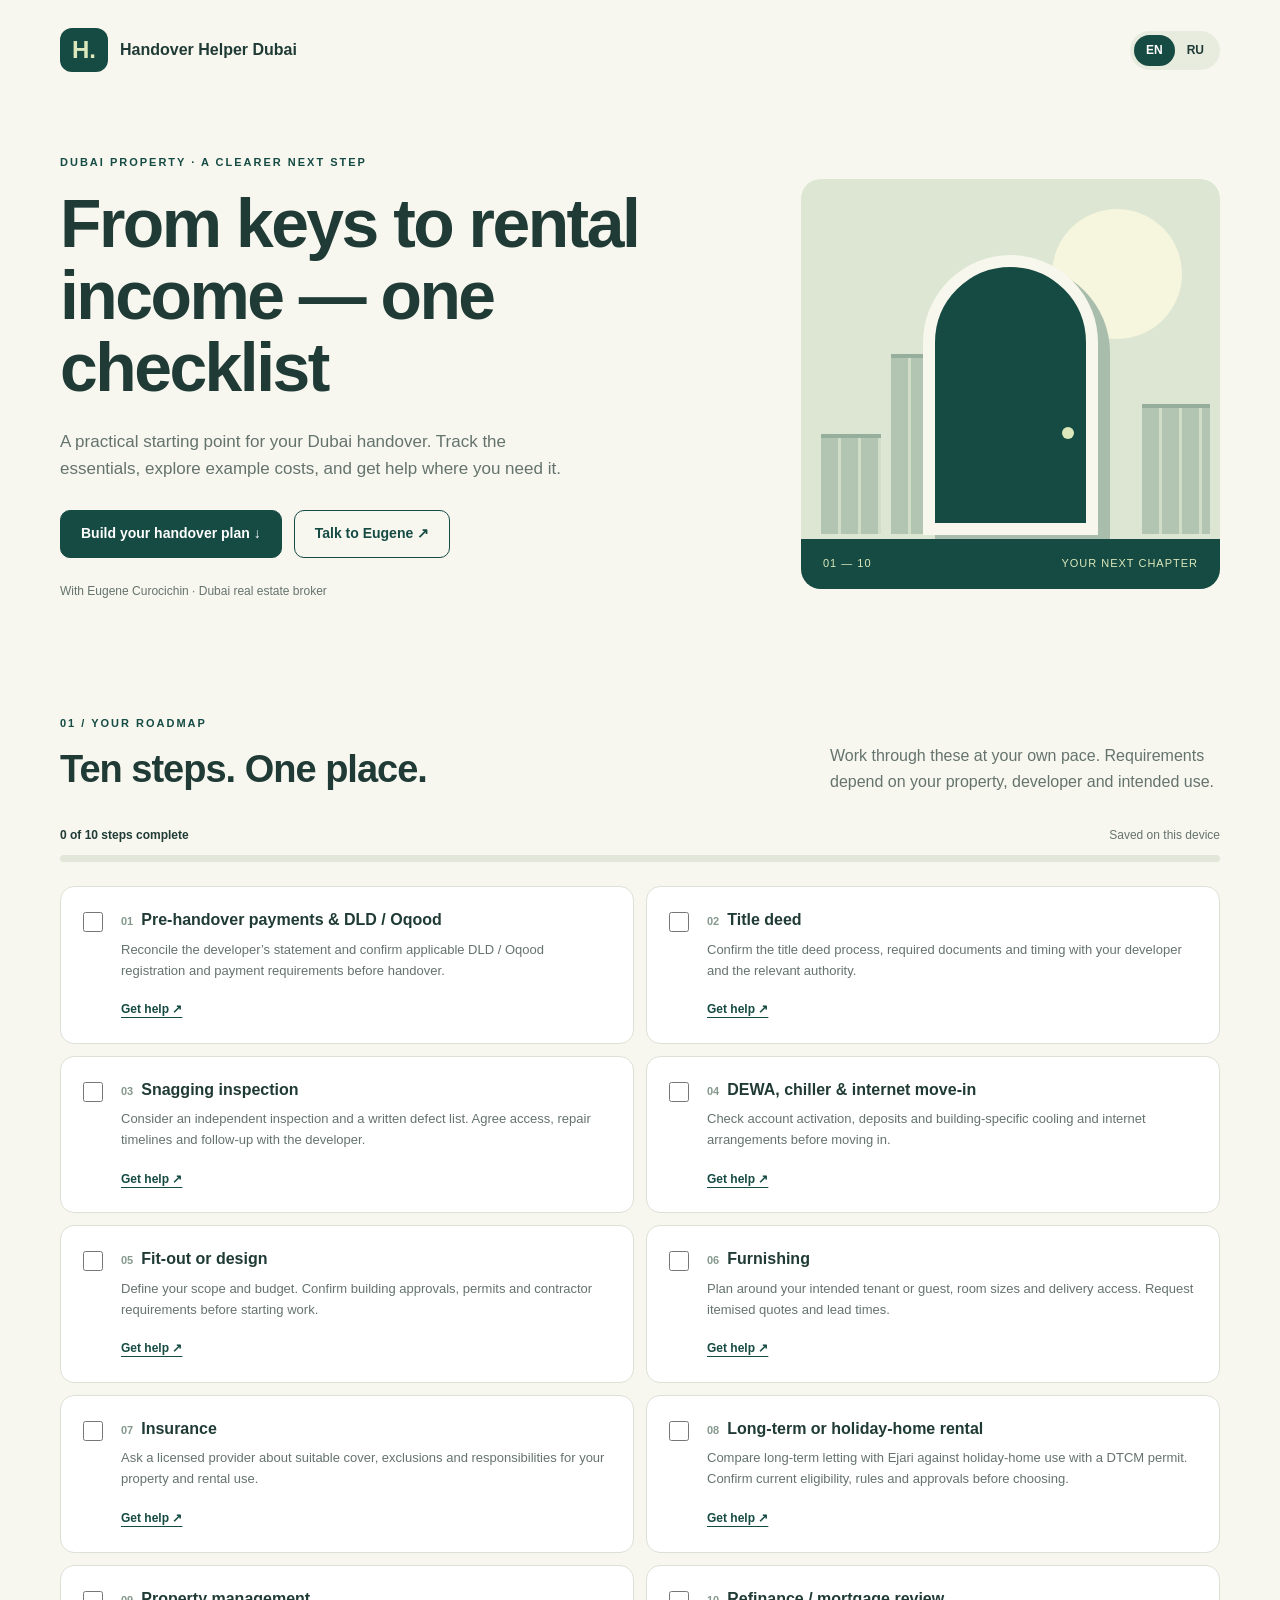
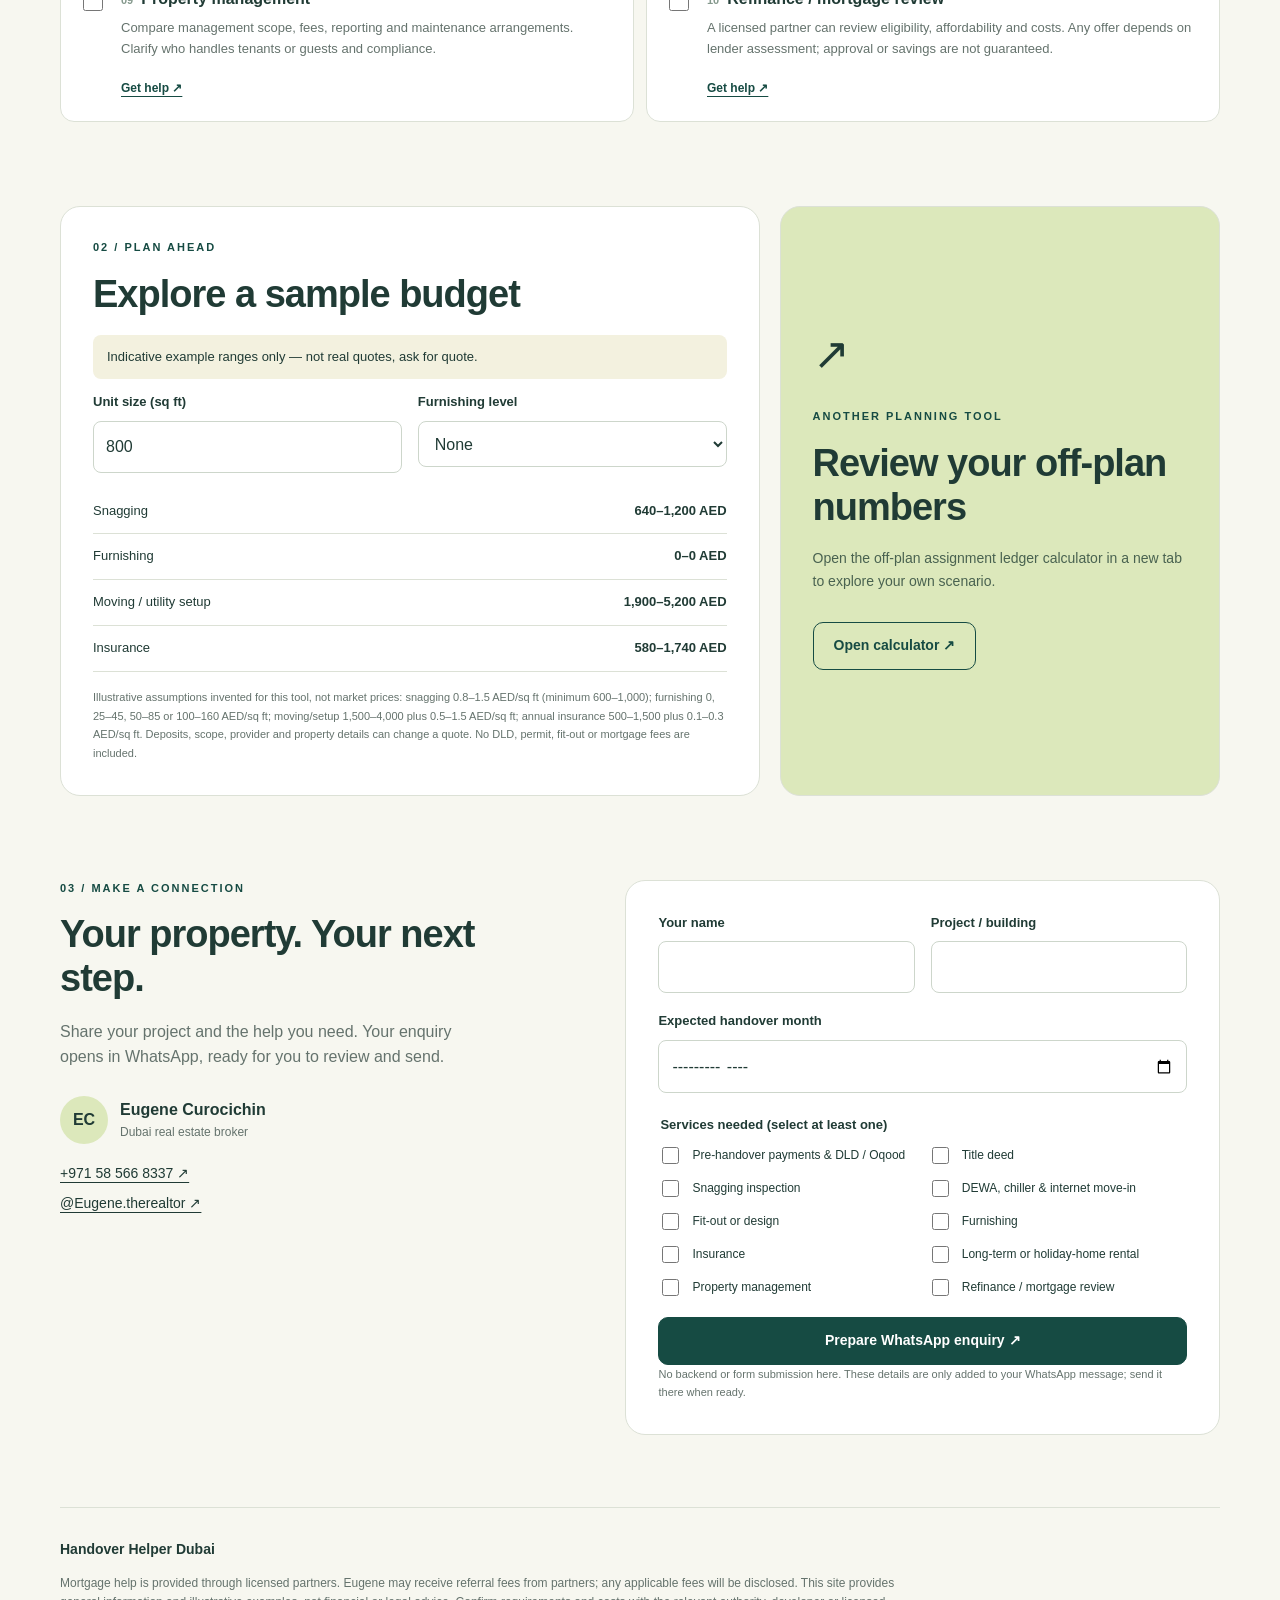
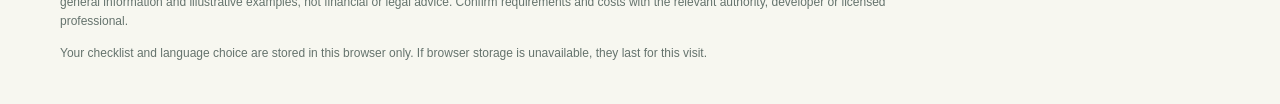
==== index.html @ 7b5f2336 "Deploy site" ====
<!doctype html>
<html lang="en">
<head>
  <meta charset="utf-8">
  <meta name="viewport" content="width=device-width, initial-scale=1">
  <meta name="theme-color" content="#164b43">
  <title>Handover Helper Dubai</title>
  <link rel="stylesheet" href="styles.css">
  <script src="app.js" defer></script>
</head>
<body>
  <header class="header wrap">
    <a class="brand" href="#"><span class="brand-icon" aria-hidden="true">H.</span><span data-i18n="brand"></span></a>
    <div class="language" role="group" data-aria="language"><button type="button" data-lang="en">EN</button><button type="button" data-lang="ru">RU</button></div>
  </header>
  <main>
    <section class="hero wrap">
      <div class="hero-copy"><p class="eyebrow" data-i18n="eyebrow"></p><h1 data-i18n="hero"></h1><p class="intro" data-i18n="intro"></p><div class="actions"><a class="button primary" href="#checklist" data-i18n="start"></a><a class="button secondary" id="hero-whatsapp" target="_blank" rel="noopener noreferrer" data-i18n="talk"></a></div><p class="byline" data-i18n="byline"></p></div>
      <div class="hero-art" aria-hidden="true"><div class="sun"></div><div class="building b1"></div><div class="building b2"></div><div class="building b3"></div><div class="arch"><div class="door-knob"></div></div><div class="art-caption"><span>01 — 10</span><span data-i18n="artCaption"></span></div></div>
    </section>
    <section class="wrap section" id="checklist">
      <div class="section-heading"><div><p class="eyebrow" data-i18n="checkEyebrow"></p><h2 data-i18n="checkTitle"></h2></div><p data-i18n="checkIntro"></p></div>
      <div class="progress-panel"><div class="progress-label"><strong id="progress-text" aria-live="polite"></strong><span data-i18n="saved"></span></div><div class="progress-track" id="progress" role="progressbar" aria-valuemin="0" aria-valuemax="10" aria-valuenow="0" data-aria="progressLabel"><div id="progress-fill"></div></div></div>
      <div class="checklist" id="steps"></div>
    </section>
    <section class="wrap section tools-grid">
      <div class="panel estimator"><p class="eyebrow" data-i18n="estimateEyebrow"></p><h2 data-i18n="estimateTitle"></h2><p class="note" data-i18n="estimateWarning"></p>
        <div class="input-grid"><div><label for="size" data-i18n="size"></label><input id="size" type="number" min="1" max="100000" step="any" value="800" inputmode="decimal" aria-describedby="estimate-error"></div><div><label for="level" data-i18n="level"></label><select id="level"></select></div></div>
        <p class="error" id="estimate-error" aria-live="polite"></p><dl id="estimate-results" class="results" aria-live="polite"></dl><p class="small" data-i18n="estimateBasis"></p>
      </div>
      <aside class="panel calculator"><div class="calc-icon" aria-hidden="true">↗</div><p class="eyebrow" data-i18n="calculatorEyebrow"></p><h2 data-i18n="calculatorTitle"></h2><p data-i18n="calculatorIntro"></p><a class="button secondary" href="https://evgheni34-hash.github.io/offplan-assignment-ledger" target="_blank" rel="noopener noreferrer" data-i18n="calculatorLink"></a></aside>
    </section>
    <section class="wrap section" id="contact"><div class="contact-grid"><div><p class="eyebrow" data-i18n="contactEyebrow"></p><h2 data-i18n="contactTitle"></h2><p data-i18n="contactIntro"></p><div class="broker"><div class="avatar" aria-hidden="true">EC</div><div><strong data-i18n="brokerName"></strong><span data-i18n="brokerRole"></span></div></div><a class="text-link" href="https://wa.me/971585668337" target="_blank" rel="noopener noreferrer">+971 58 566 8337 ↗</a><a class="text-link" href="https://www.instagram.com/Eugene.therealtor/" target="_blank" rel="noopener noreferrer">@Eugene.therealtor ↗</a></div>
      <form id="lead-form" class="panel" novalidate><div class="input-grid"><div><label for="name" data-i18n="name"></label><input id="name" name="name" autocomplete="name" maxlength="100" required></div><div><label for="project" data-i18n="project"></label><input id="project" name="project" maxlength="150" required></div></div><label for="month" data-i18n="month"></label><input id="month" name="month" type="month" required><fieldset><legend data-i18n="services"></legend><div id="service-options" class="service-options"></div></fieldset><p class="error" id="form-error" role="alert"></p><button class="button primary" type="submit" data-i18n="send"></button><p class="small" data-i18n="privacy"></p></form></div></section>
  </main>
  <footer class="wrap footer"><strong data-i18n="brand"></strong><p data-i18n="disclaimer"></p><p class="small" data-i18n="footerNote"></p></footer>
</body>
</html>
---- styles.css ----
:root{--ink:#203b35;--muted:#65736d;--green:#164b43;--lime:#dce8bb;--paper:#f7f7f0;--line:#dce1d6;--white:#fff;--radius:20px}*{box-sizing:border-box}html{scroll-behavior:smooth;scroll-padding-top:24px}body{margin:0;background:var(--paper);color:var(--ink);font-family:Arial,Helvetica,sans-serif;line-height:1.6}a{color:inherit}button,input,select{font:inherit}button,a,input,select{touch-action:manipulation}button{cursor:pointer}.wrap{width:min(1160px,calc(100% - 40px));margin-inline:auto}.header{display:flex;align-items:center;justify-content:space-between;padding-block:24px;gap:16px}.brand{display:flex;align-items:center;gap:12px;text-decoration:none;font-weight:700;font-size:14px}.brand-icon{background:var(--green);color:var(--lime);font-size:24px;padding:3px 12px;border-radius:12px}.language{display:flex;padding:4px;background:#e8ecdf;border-radius:30px}.language button{border:0;background:transparent;color:var(--ink);padding:6px 12px;border-radius:24px;font-size:12px;font-weight:700}.language button[aria-pressed=true]{background:var(--green);color:white}.hero{padding-block:40px;display:grid;gap:32px}.eyebrow{text-transform:uppercase;font-size:11px;font-weight:700;letter-spacing:2px;color:var(--green);margin:0 0 16px}h1,h2,h3,p{margin-top:0}h1{font-size:clamp(40px,5.3vw,68px);line-height:1.06;letter-spacing:-2.5px;max-width:720px;margin-bottom:24px}h2{font-size:clamp(28px,3vw,38px);line-height:1.15;letter-spacing:-1px;margin-bottom:18px}.intro{font-size:17px;max-width:510px;color:var(--muted)}.actions{display:flex;gap:12px;flex-wrap:wrap;margin-top:28px}.button{display:inline-flex;justify-content:center;align-items:center;padding:13px 20px;border-radius:10px;text-decoration:none;border:1px solid var(--green);font-weight:700;font-size:14px;line-height:1.4}.primary{background:var(--green);color:white}.secondary{background:transparent;color:var(--green)}.button:hover{filter:brightness(.92)}.byline{margin-top:24px;font-size:12px;color:var(--muted)}.hero-art{height:320px;position:relative;overflow:hidden;border-radius:var(--radius);background:#dce6d2}.sun{position:absolute;width:130px;height:130px;border-radius:50%;background:#f6f5de;top:30px;right:38px}.building{position:absolute;bottom:55px;background:#b2c5b2;border-top:4px solid #96af9d;background-image:repeating-linear-gradient(90deg,transparent 0 17px,#d2ddc7 17px 20px)}.b1{left:20px;width:60px;height:100px}.b2{left:90px;width:60px;height:180px}.b3{right:10px;width:68px;height:130px}.arch{position:absolute;left:calc(50% - 70px);bottom:54px;width:140px;height:225px;border-radius:80px 80px 0 0;background:var(--green);border:12px solid #f7f7ed;box-shadow:12px 10px 0 #a8bdab}.door-knob{position:absolute;right:12px;top:125px;width:12px;height:12px;border-radius:50%;background:#dce8bb}.art-caption{position:absolute;bottom:0;left:0;width:100%;padding:16px 22px;display:flex;justify-content:space-between;background:var(--green);color:var(--lime);font-size:11px;letter-spacing:1px}.section{padding-block:36px}.section-heading{display:grid;gap:8px}.section-heading>p{color:var(--muted);max-width:390px}.progress-panel{margin:16px 0 24px}.progress-label{display:flex;justify-content:space-between;gap:16px;font-size:12px;margin-bottom:10px}.progress-label span{color:var(--muted)}.progress-track{height:7px;background:#e3e7da;border-radius:8px;overflow:hidden}#progress-fill{height:100%;background:var(--green);transition:width .25s}.checklist{display:grid;gap:12px}.step{background:var(--white);border:1px solid var(--line);border-radius:14px;display:grid;grid-template-columns:24px 1fr;gap:14px;padding:22px}.step.is-done{background:#eef3e6}.step input{width:20px;height:20px;margin:3px 0;accent-color:var(--green)}.step h3{font-size:16px;line-height:1.4;margin:0 0 8px}.step .number{color:#85998d;font-size:11px;margin-right:8px}.step p{color:var(--muted);font-size:13px;line-height:1.6;margin-bottom:14px}.help{font-size:12px;font-weight:700;color:var(--green);text-underline-offset:4px}.tools-grid{display:grid;gap:20px}.panel{padding:26px;background:white;border:1px solid var(--line);border-radius:var(--radius)}.note{font-size:13px;background:#f3f1df;padding:12px 14px;border-radius:8px}.input-grid{display:grid;gap:16px}label,legend{font-size:13px;font-weight:700;display:block;margin-bottom:8px}input:not([type=checkbox]),select{width:100%;border:1px solid #cdd6cb;border-radius:8px;padding:12px;background:#fff;color:var(--ink);min-height:46px}input:focus,select:focus{outline:2px solid #5f8876;outline-offset:2px}input[aria-invalid=true]{border-color:#a83d35}a:focus-visible,button:focus-visible{outline:3px solid #88aa60;outline-offset:4px}.results{margin:16px 0}.results>div{display:flex;justify-content:space-between;align-items:center;gap:16px;padding:12px 0;border-bottom:1px solid var(--line);font-size:13px}.results dd{margin:0;font-weight:700;text-align:right;white-space:nowrap}.small{font-size:11px;color:var(--muted);line-height:1.7;margin-bottom:0}.calculator{background:var(--lime);display:flex;flex-direction:column;align-items:flex-start;justify-content:center}.calculator p:not(.eyebrow){color:#496250;font-size:14px}.calc-icon{font-size:44px;line-height:1;margin-bottom:32px}.calculator .button{margin-top:16px}.contact-grid{display:grid;gap:28px}.contact-grid>div>p:not(.eyebrow){color:var(--muted);max-width:400px}.broker{display:flex;align-items:center;gap:12px;margin:26px 0 18px}.avatar{width:48px;height:48px;border-radius:50%;display:grid;place-items:center;background:#dce8bb;font-weight:700}.broker strong,.broker span{display:block}.broker span{font-size:12px;color:var(--muted)}.text-link{display:block;width:fit-content;margin:8px 0;font-size:14px;text-underline-offset:4px}form>.input-grid{margin-bottom:18px}fieldset{padding:0;margin:22px 0 0;border:0}.service-options{display:grid;gap:10px}.service-options label{display:flex;align-items:center;gap:10px;font-size:12px;font-weight:400;margin:0}.service-options input{accent-color:var(--green);width:17px;height:17px;flex-shrink:0}.error{font-size:12px;color:#a83d35;margin:10px 0;min-height:0}.error:empty{display:none}form .button{margin-top:18px;width:100%}.footer{border-top:1px solid var(--line);padding-block:28px 40px;margin-top:30px}.footer strong{font-size:14px}.footer>p{font-size:12px;color:var(--muted);max-width:860px;margin-top:12px}@media(min-width:640px){.input-grid,.service-options{grid-template-columns:1fr 1fr}.checklist{grid-template-columns:1fr 1fr}.hero-art{height:360px}.panel{padding:32px}}@media(min-width:900px){.header{padding-block:28px}.brand{font-size:16px}.hero{grid-template-columns:1.3fr .8fr;align-items:center;padding-block:54px 60px;gap:60px}.hero-art{height:410px}.arch{height:280px;width:175px;left:calc(50% - 87px);border-radius:100px 100px 0 0}.door-knob{top:160px}.section-heading{grid-template-columns:1fr 390px;align-items:end}.tools-grid{grid-template-columns:1.35fr .85fr}.contact-grid{grid-template-columns:1fr 1.2fr;gap:70px}.section{padding-block:42px}}@media(prefers-reduced-motion:reduce){html{scroll-behavior:auto}#progress-fill{transition:none}}@media(max-width:370px){.wrap{width:calc(100% - 28px)}.brand{font-size:12px;gap:6px}.language button{padding:6px 9px}.results>div{align-items:flex-start;flex-direction:column;gap:3px}.results dd{text-align:left}}
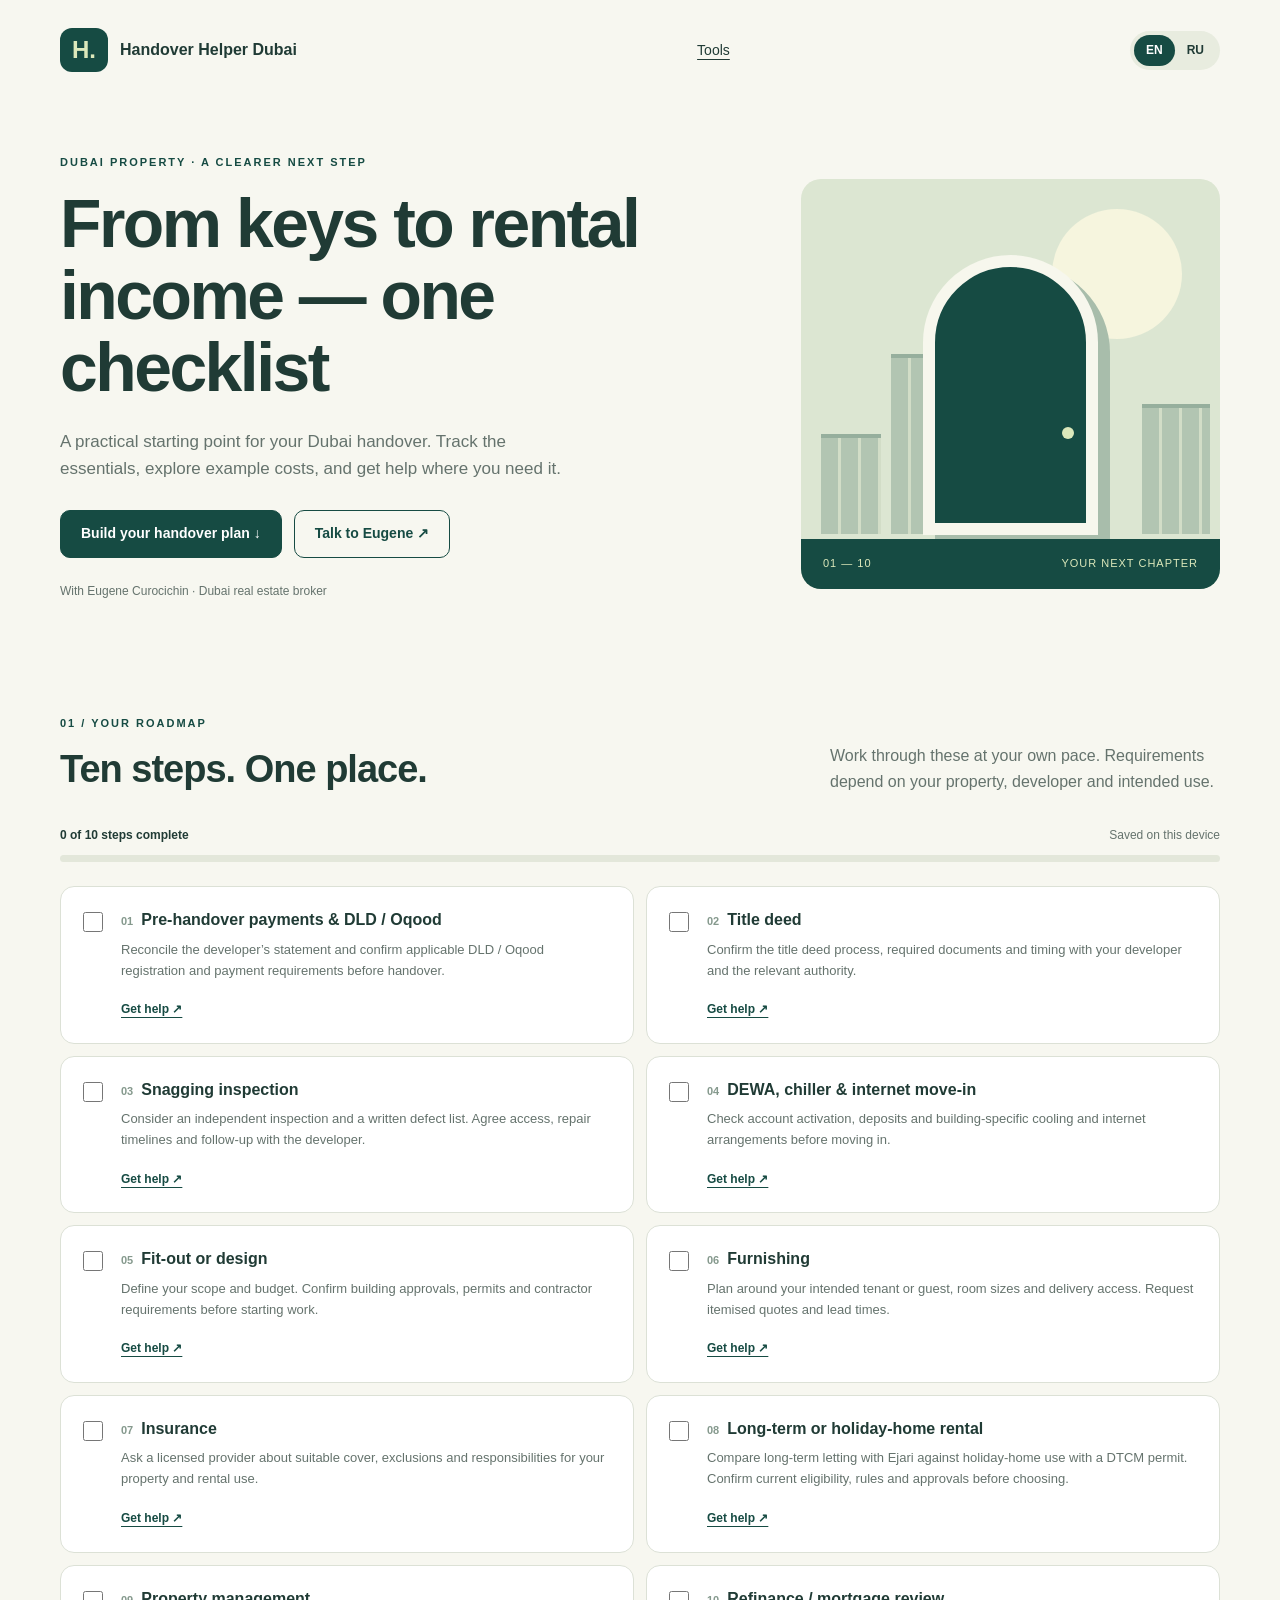
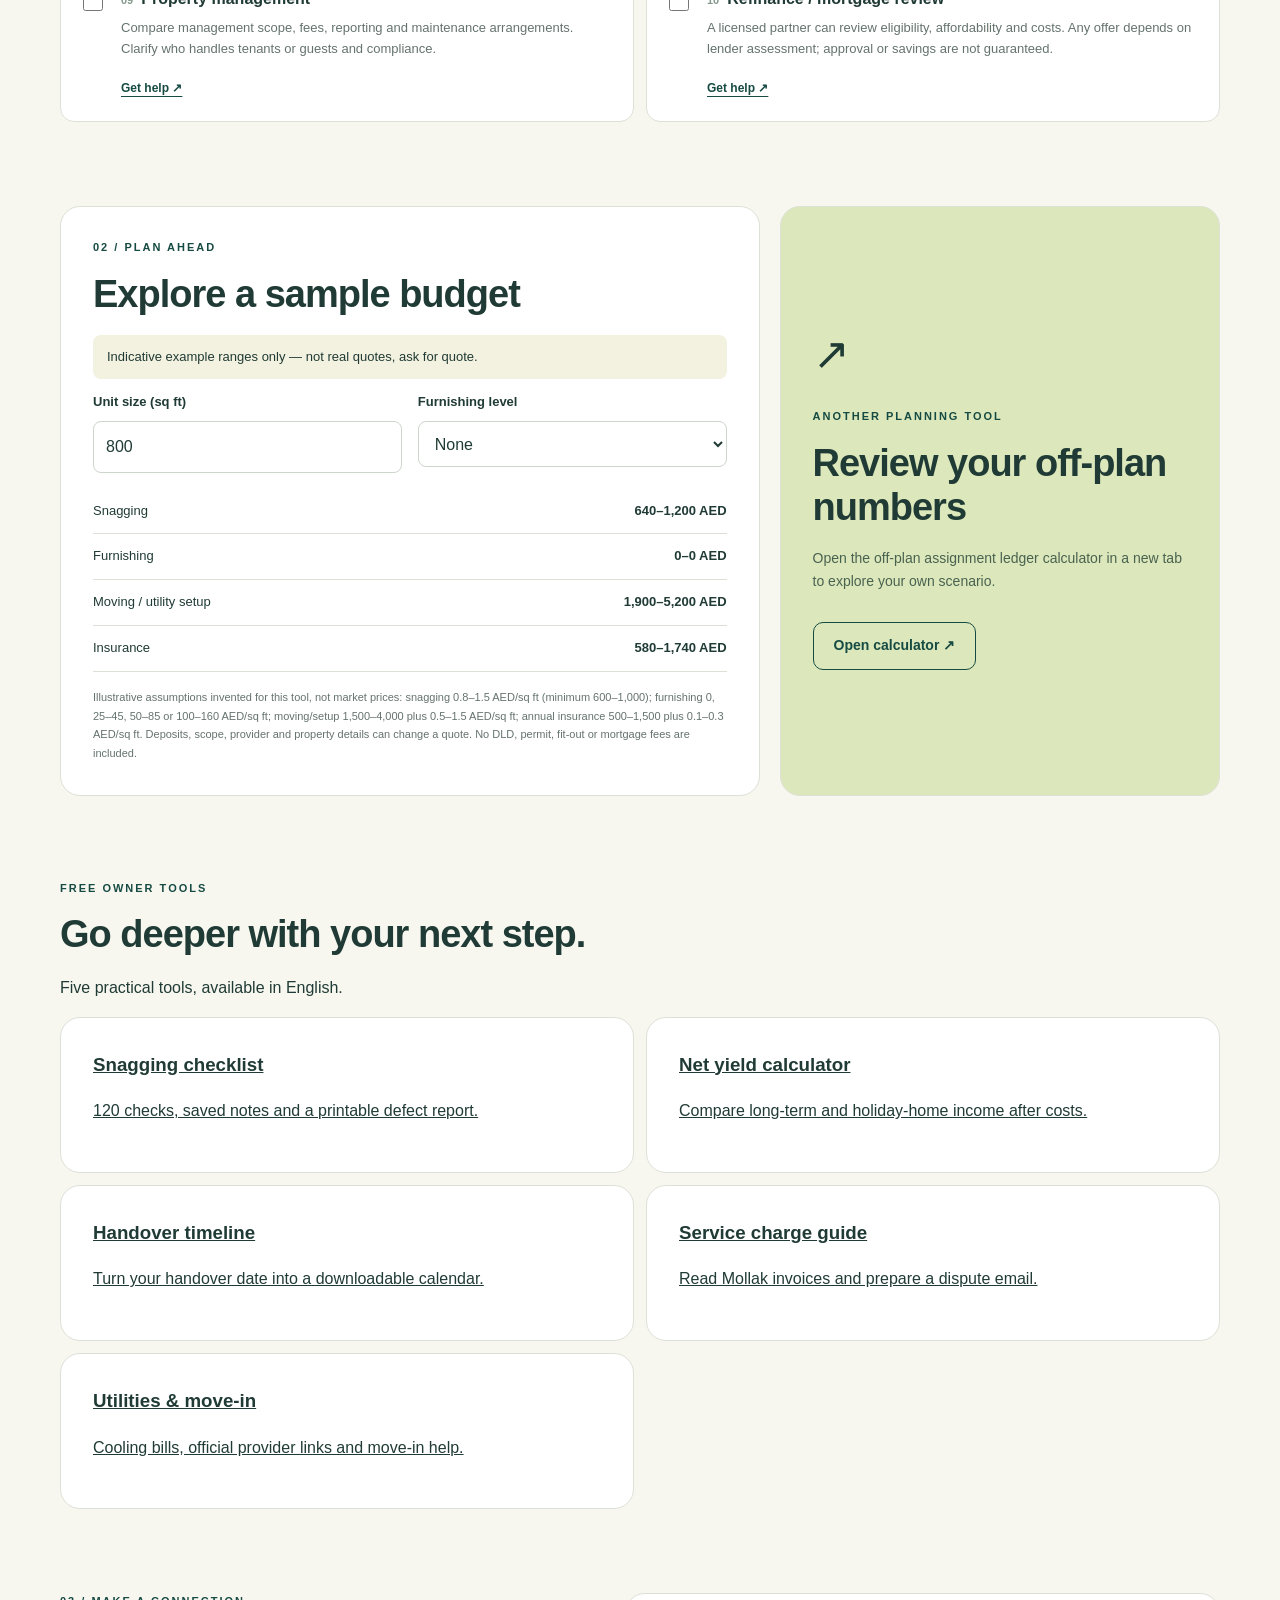
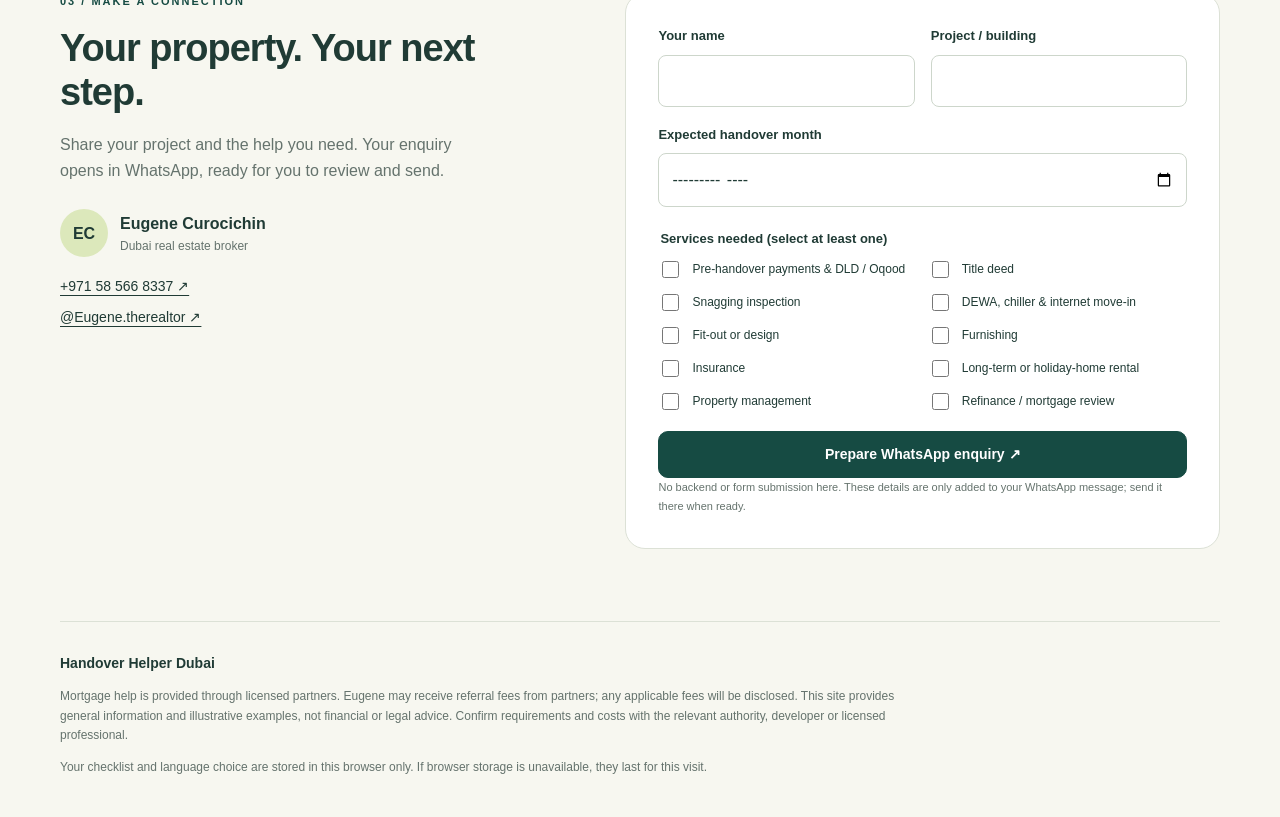
==== commit 28b164a4: "Add English-only owner tools: snagging, yield, timeline, service charge, utilities" ====
--- a/index.html
+++ b/index.html
@@ -11,7 +11,7 @@
 <body>
   <header class="header wrap">
     <a class="brand" href="#"><span class="brand-icon" aria-hidden="true">H.</span><span data-i18n="brand"></span></a>
-    <div class="language" role="group" data-aria="language"><button type="button" data-lang="en">EN</button><button type="button" data-lang="ru">RU</button></div>
+    <a href="#tools" class="text-link" data-i18n="toolsNav">Tools</a><div class="language" role="group" data-aria="language"><button type="button" data-lang="en">EN</button><button type="button" data-lang="ru">RU</button></div>
   </header>
   <main>
     <section class="hero wrap">
@@ -30,7 +30,7 @@
       </div>
       <aside class="panel calculator"><div class="calc-icon" aria-hidden="true">↗</div><p class="eyebrow" data-i18n="calculatorEyebrow"></p><h2 data-i18n="calculatorTitle"></h2><p data-i18n="calculatorIntro"></p><a class="button secondary" href="https://evgheni34-hash.github.io/offplan-assignment-ledger" target="_blank" rel="noopener noreferrer" data-i18n="calculatorLink"></a></aside>
     </section>
-    <section class="wrap section" id="contact"><div class="contact-grid"><div><p class="eyebrow" data-i18n="contactEyebrow"></p><h2 data-i18n="contactTitle"></h2><p data-i18n="contactIntro"></p><div class="broker"><div class="avatar" aria-hidden="true">EC</div><div><strong data-i18n="brokerName"></strong><span data-i18n="brokerRole"></span></div></div><a class="text-link" href="https://wa.me/971585668337" target="_blank" rel="noopener noreferrer">+971 58 566 8337 ↗</a><a class="text-link" href="https://www.instagram.com/Eugene.therealtor/" target="_blank" rel="noopener noreferrer">@Eugene.therealtor ↗</a></div>
+<section class="wrap section" id="tools"><p class="eyebrow" data-i18n="toolsEyebrow"></p><h2 data-i18n="toolsTitle"></h2><p data-i18n="toolsIntro"></p><div class="checklist"><a class="panel" href="tools/snagging/index.html"><h3>Snagging checklist</h3><p>120 checks, saved notes and a printable defect report.</p></a><a class="panel" href="tools/yield/index.html"><h3>Net yield calculator</h3><p>Compare long-term and holiday-home income after costs.</p></a><a class="panel" href="tools/timeline/index.html"><h3>Handover timeline</h3><p>Turn your handover date into a downloadable calendar.</p></a><a class="panel" href="tools/service-charge/index.html"><h3>Service charge guide</h3><p>Read Mollak invoices and prepare a dispute email.</p></a><a class="panel" href="tools/utilities/index.html"><h3>Utilities & move-in</h3><p>Cooling bills, official provider links and move-in help.</p></a></div></section>    <section class="wrap section" id="contact"><div class="contact-grid"><div><p class="eyebrow" data-i18n="contactEyebrow"></p><h2 data-i18n="contactTitle"></h2><p data-i18n="contactIntro"></p><div class="broker"><div class="avatar" aria-hidden="true">EC</div><div><strong data-i18n="brokerName"></strong><span data-i18n="brokerRole"></span></div></div><a class="text-link" href="https://wa.me/971585668337" target="_blank" rel="noopener noreferrer">+971 58 566 8337 ↗</a><a class="text-link" href="https://www.instagram.com/Eugene.therealtor/" target="_blank" rel="noopener noreferrer">@Eugene.therealtor ↗</a></div>
       <form id="lead-form" class="panel" novalidate><div class="input-grid"><div><label for="name" data-i18n="name"></label><input id="name" name="name" autocomplete="name" maxlength="100" required></div><div><label for="project" data-i18n="project"></label><input id="project" name="project" maxlength="150" required></div></div><label for="month" data-i18n="month"></label><input id="month" name="month" type="month" required><fieldset><legend data-i18n="services"></legend><div id="service-options" class="service-options"></div></fieldset><p class="error" id="form-error" role="alert"></p><button class="button primary" type="submit" data-i18n="send"></button><p class="small" data-i18n="privacy"></p></form></div></section>
   </main>
   <footer class="wrap footer"><strong data-i18n="brand"></strong><p data-i18n="disclaimer"></p><p class="small" data-i18n="footerNote"></p></footer>
